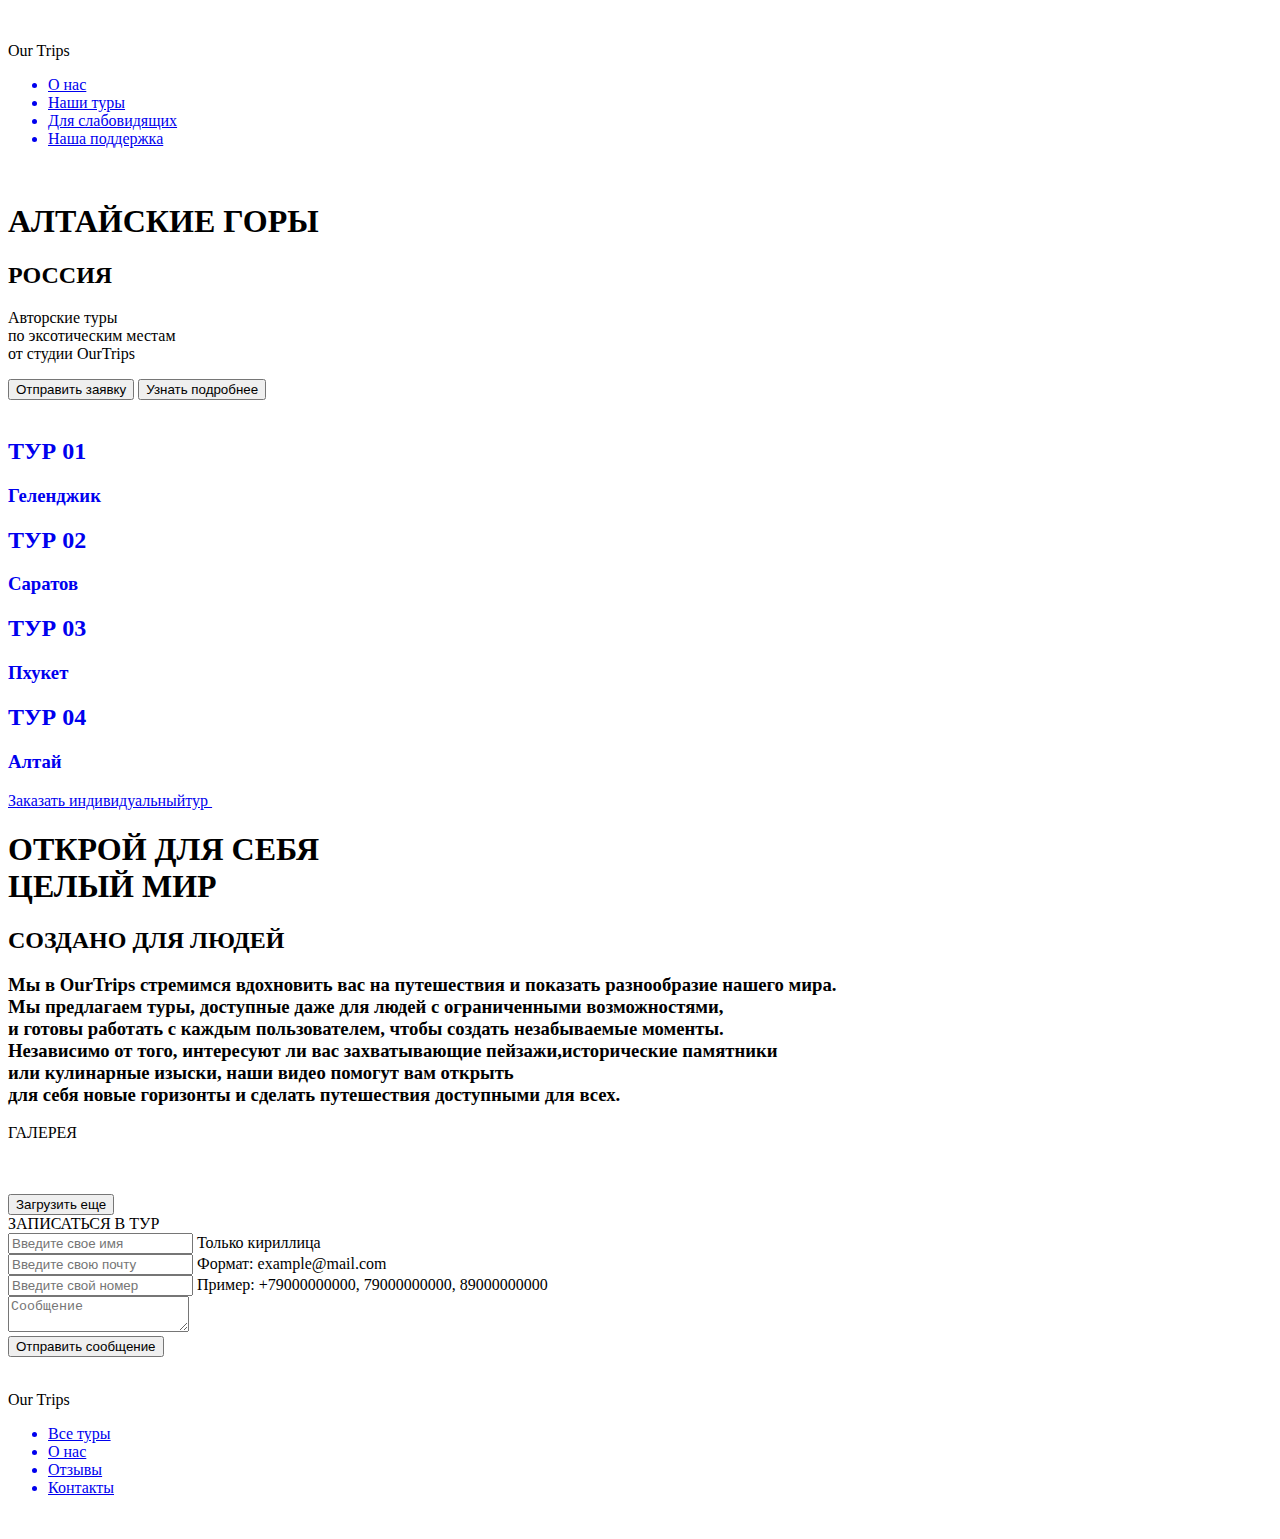
==== index.html @ c118ed1a "Add files via upload" ====
﻿<!DOCTYPE html>
<html lang="en">
<head>
    <meta charset="UTF-8">
    <meta name="viewport" content="width=device-width, initial-scale=1.0">
    <link rel="icon" type="image/png" sizes="32x32" href="images/wallpaper.png">
    <link rel="stylesheet" href="styles/index.css" />
    <link rel="stylesheet" type="text/css" href="styles/header.css" />
    <link rel="stylesheet" type="text/css" href="styles/heropage.css" />
    <link rel="stylesheet" type="text/css" href="styles/nav.css" />
    <link rel="stylesheet" type="text/css" href="styles/main.css" />
    <link rel="stylesheet" type="text/css" href="styles/grid.css" />
    <link rel="stylesheet" type="text/css" href="styles/nav2.css" />
    <link rel="stylesheet" type="text/css" href="styles/end.css" />
    <title>sineva</title>
</head>
<script src="loadmore.js"></script>
<script src="security.js"> </script>
<body>
    <header class="header">
        <div class="header-container">
            <div class="header-logo">
                <img src="images/wallpaper.png" alt="">
                <p>Our Trips</p>
            </div>
            <div class="header-list" id="headerList">
                <ul class="list-ul">
                    <a href="#main"><li>О нас</li></a>
                    <a href="#section1"><li>Наши туры</li></a>
                    <a href="vosm.html"><li>Для слабовидящих</li></a>
                    <a href="mailto:pikovskii00@gmail.com?subject=Нужна%20помощь!" target="_blank" rel="nofollow" aria-label="Leko" title="Leko"><li>Наша поддержка</li></a>
                </ul>
            </div>
            <div class="burger-icon" id="burgerIcon">
                <img src="images/burger-menu.png" id="burgerImage" alt="">
            </div>
        </div>
    </header>
    <heropage class="heropage">
        <div class="heropage-container">
            <div class="heropage-main">
                <h1>АЛТАЙСКИЕ ГОРЫ</h1>
                <h2>РОССИЯ</h2>
            </div>
            <div class="left-right-container">
                <div class="hero-left">
                    <div class="hero-left-paragraph">
                        <p>Авторские <span>туры</span> <br> по эксотическим местам <br> от студии OurTrips</p>
                    </div>
                    <div class="buttons">
                        <a href="contact.html"><button class="btn1">Отправить заявку</button></a>
                        <a href="#section1"><button class="btn2">Узнать подробнее</button></a>
                    </div>
                </div>
                <div class="hero-right">
                    <img src="images/insta.png" alt="">
                    <img src="images/vk.png" alt="">
                    <img src="images/youtube.png" alt="">
                </div>
            </div>
        </div>
    </heropage>
    <nav class="nav">
        <div class="nav-container" id="section1">
            <a href="#" style="text-decoration: none"><div class="first">
                <h2>ТУР 01</h2>
                <h3>Геленджик</h3>
            </div></a>
            <a href="#" style="text-decoration: none"><div class="second">
                <h2>ТУР 02</h2>
                <h3>Саратов</h3>
            </div></a>
            <a href="#" style="text-decoration: none"><div class="third">
                <h2>ТУР 03</h2>
                <h3>Пхукет</h3>
            </div></a>
            <a href="#" style="text-decoration: none"><div class="fourth"> 
            <h2>ТУР 04</h2>
            <h3>Алтай</h3>
            </div></a>
        </div>  
        <div class="ordered">
            <a href="#sectionTour">Заказать <span>индивидуальный</span>тур <img src="images/right-long.png" alt=""></a>
        </div>
    </nav>
    <main class="main" id="main">
        <div class="main-container">
            <div class="main-text">
                <h1>ОТКРОЙ ДЛЯ СЕБЯ <br> <span>ЦЕЛЫЙ</span> МИР</h1>
                <h2>СОЗДАНО ДЛЯ ЛЮДЕЙ</h2>
            </div>
            <div class="under-main">
                <div class="under-main-text">
                    <h3>    Мы в OurTrips стремимся вдохновить вас на путешествия и показать разнообразие нашего мира.<br> Мы предлагаем туры, доступные даже для людей с ограниченными возможностями, <br> и готовы работать с каждым пользователем, чтобы создать незабываемые моменты. <br> Независимо от того, интересуют ли вас захватывающие пейзажи,исторические памятники <br> или кулинарные изыски, наши видео помогут вам открыть <br> для себя новые горизонты и сделать путешествия доступными для всех.                
                    </h3>
                </div>
                <div class="main-viedos">

                </div>
            </div>
        </div>
    </main>
    <grid>
        <div class="grid-paragraph">
            <p>ГАЛЕРЕЯ</p>
        </div>
        <div class="grid-gallery">
            <div class="gallery">
                <img src="images/grid/grid1.jpg" alt="">
                <img src="images/grid/grid2.jpg" alt="">
                <img src="images/grid/grid3.webp" alt="">
                <img src="images/grid/grid4.jpg" alt=""> 
                <img src="images/grid/grid5.jpg" alt="">
                <img src="images/grid/grid6.jpg" alt="">
            </div>
            <div class="gallery g2">
                <img src="images/grid/grid7.jpg" alt="">
                <img src="images/grid/grid8.jpg" alt="">
                <img src="images/grid/grid9.jpg" alt="">
                <img src="images/1.jpg" alt=""> 
                <img src="images/grid/grid10.jpg" alt="">
                <img src="images/grid/grid11.webp" alt="">
            </div>
<!-- q -->
        </div>
        <div class="loadmore" id="load-more">
            <button>Загрузить еще</button>
            <button id="close-more">Свернуть</button>
        </div>
    </grid>
    <nav2 id="sectionTour">
        <div class="container">
            <div class="content">
                <div class="left-side">
                  <div class="right-side">
                    <div class="topic-text">ЗАПИСАТЬСЯ В ТУР</div>
                    <form   action="https://formspree.io/f/mbljvwjo"
                    method="POST" id="form" name="form">
                        <div class="input-box">
                            <input type="text" 
                            placeholder="Введите свое имя" 
                            id="name" 
                            name="name" 
                            data-reg="^[А-ЯЁ][а-яё]*$"required />
                            <label for="name">Только кириллица</label>
                        </div>
                        <div class="input-box">
                            <input type="text" 
                            placeholder="Введите свою почту"
                            id="email"
                            name="email"
                            data-reg="^[-\w.]+@([A-z0-9][-A-z0-9]+\.)+[A-z]{2,4}$" required/>
                            <label for="email">Формат: example@mail.com</label>
                        </div>
                        <div class="input-box">
                            <input type="text" 
                            placeholder="Введите свой номер"
                            id="phone"
                            name="phone"
                            data-reg="^((\+7|7|8)+([0-9]){10})$" required/>
                            <label for="phone">Пример: +79000000000, 79000000000, 89000000000 </label>
                        </div>
                        <div class="input-box message-box">
                            <textarea name="message" placeholder="Сообщение"></textarea>
                        </div>
                        <div class="button">
                            <input type="submit" value="Отправить сообщение" id="button" name="button"/>
                        </div>    
                    </form>
                </div>
            </div>
        </div>
    </div> 
    </nav2>
    <end class="end">
            <div class="logo">
                <img src="images/wallpaper.png" alt=""> 
                <p>Our Trips</p>
            </div>
            <div class="end-list">
                <ul class="ul-list">
                    <a href="#section1"><li>Все туры</li></a>
                    <a href="#main"><li>О нас</li></a>
                    <a href="#"><li>Отзывы</li></a>
                    <a href="#"><li>Контакты</li></a>
                </ul>
            </div>
            <div class="social-media">
                <img src="images/insta.png" alt="">
                <img src="images/vk.png" alt="">
                <img src="images/youtube.png" alt="">
            </div>
    </end>
    <script src="app.js"></script>
</body>
</html>
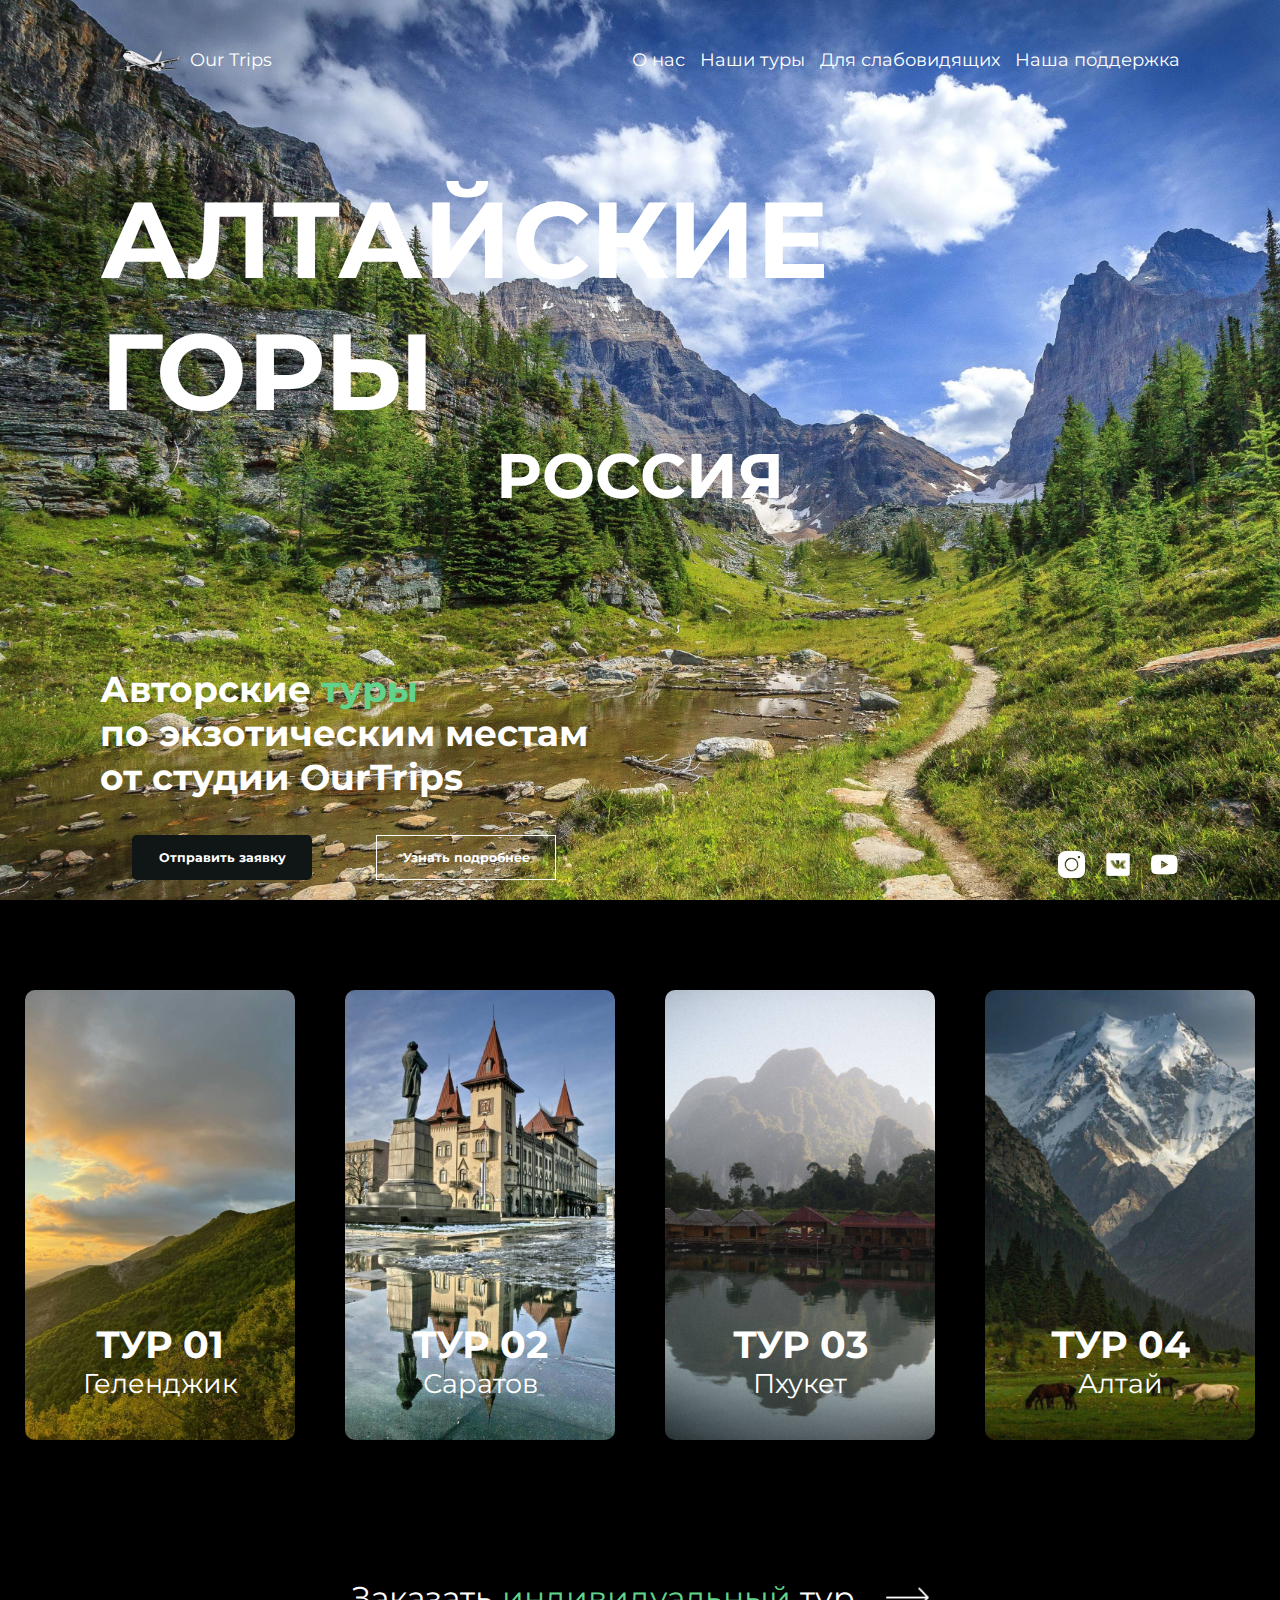
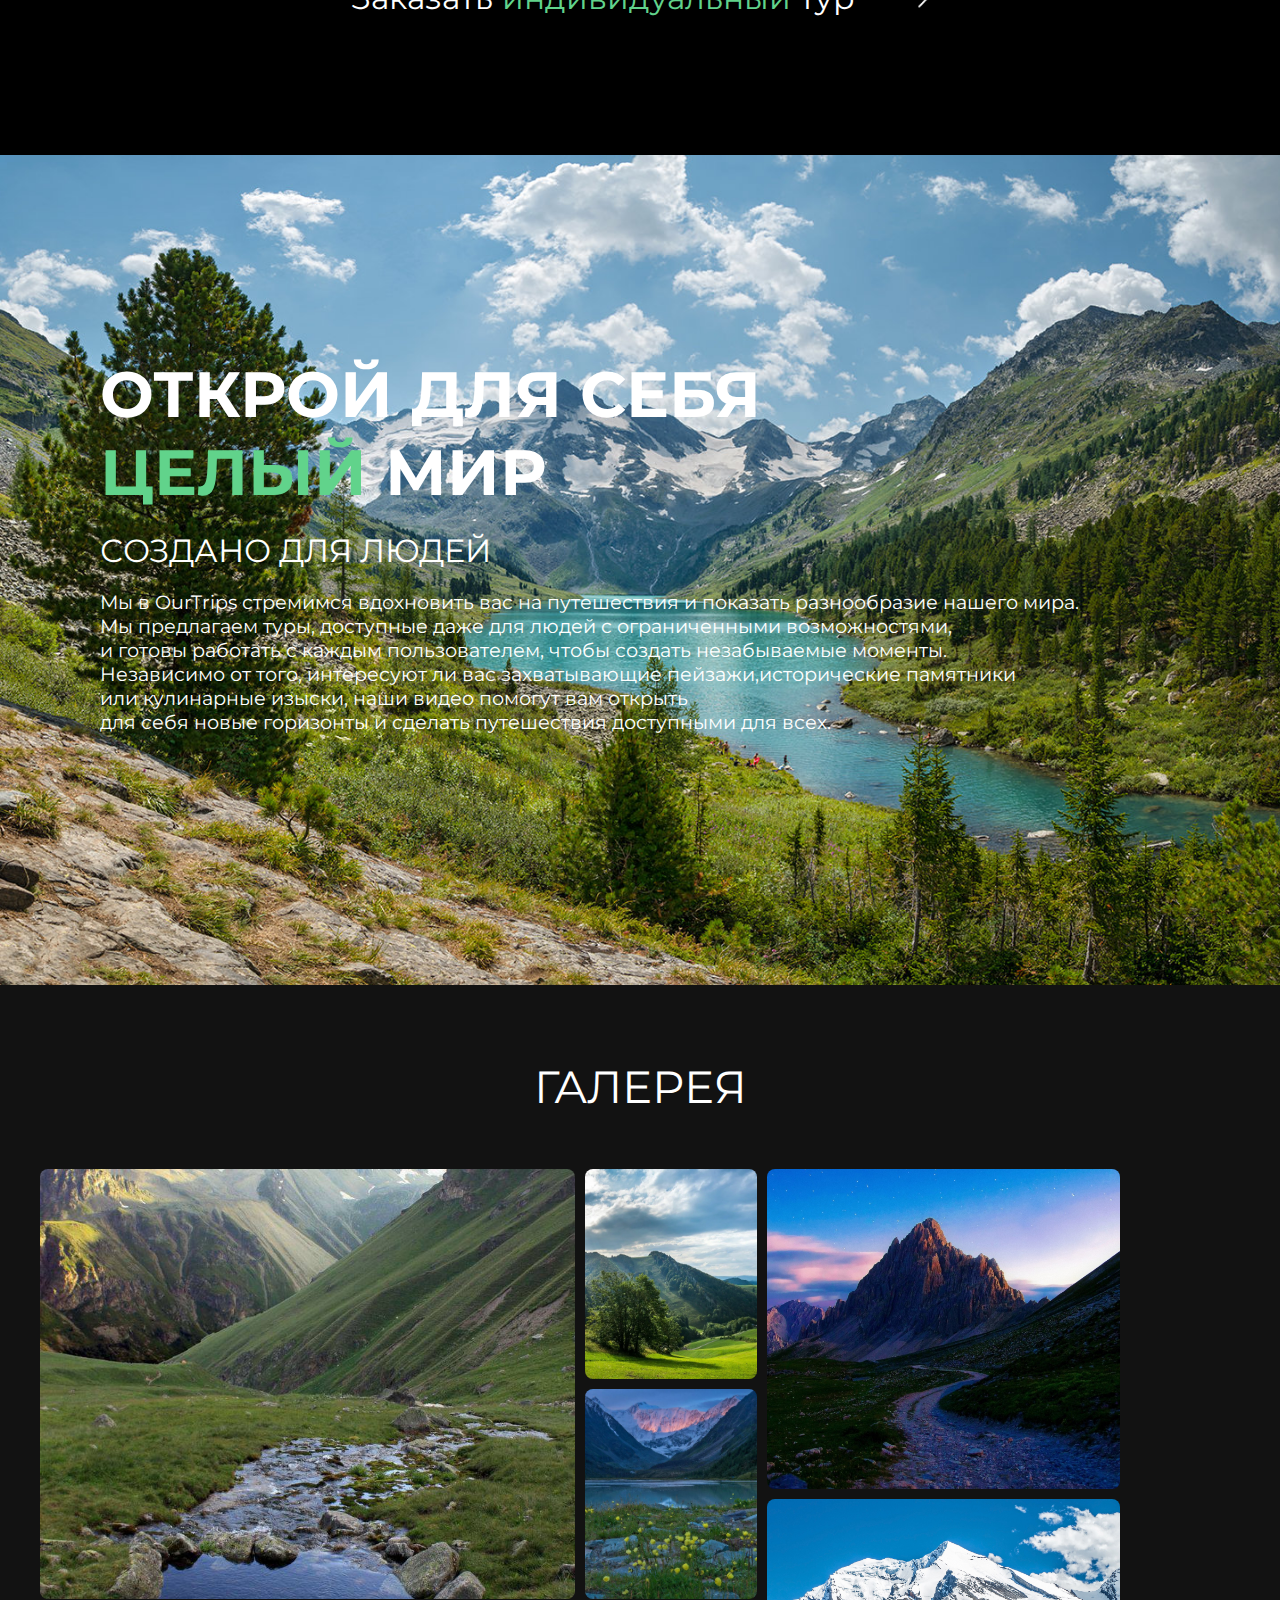
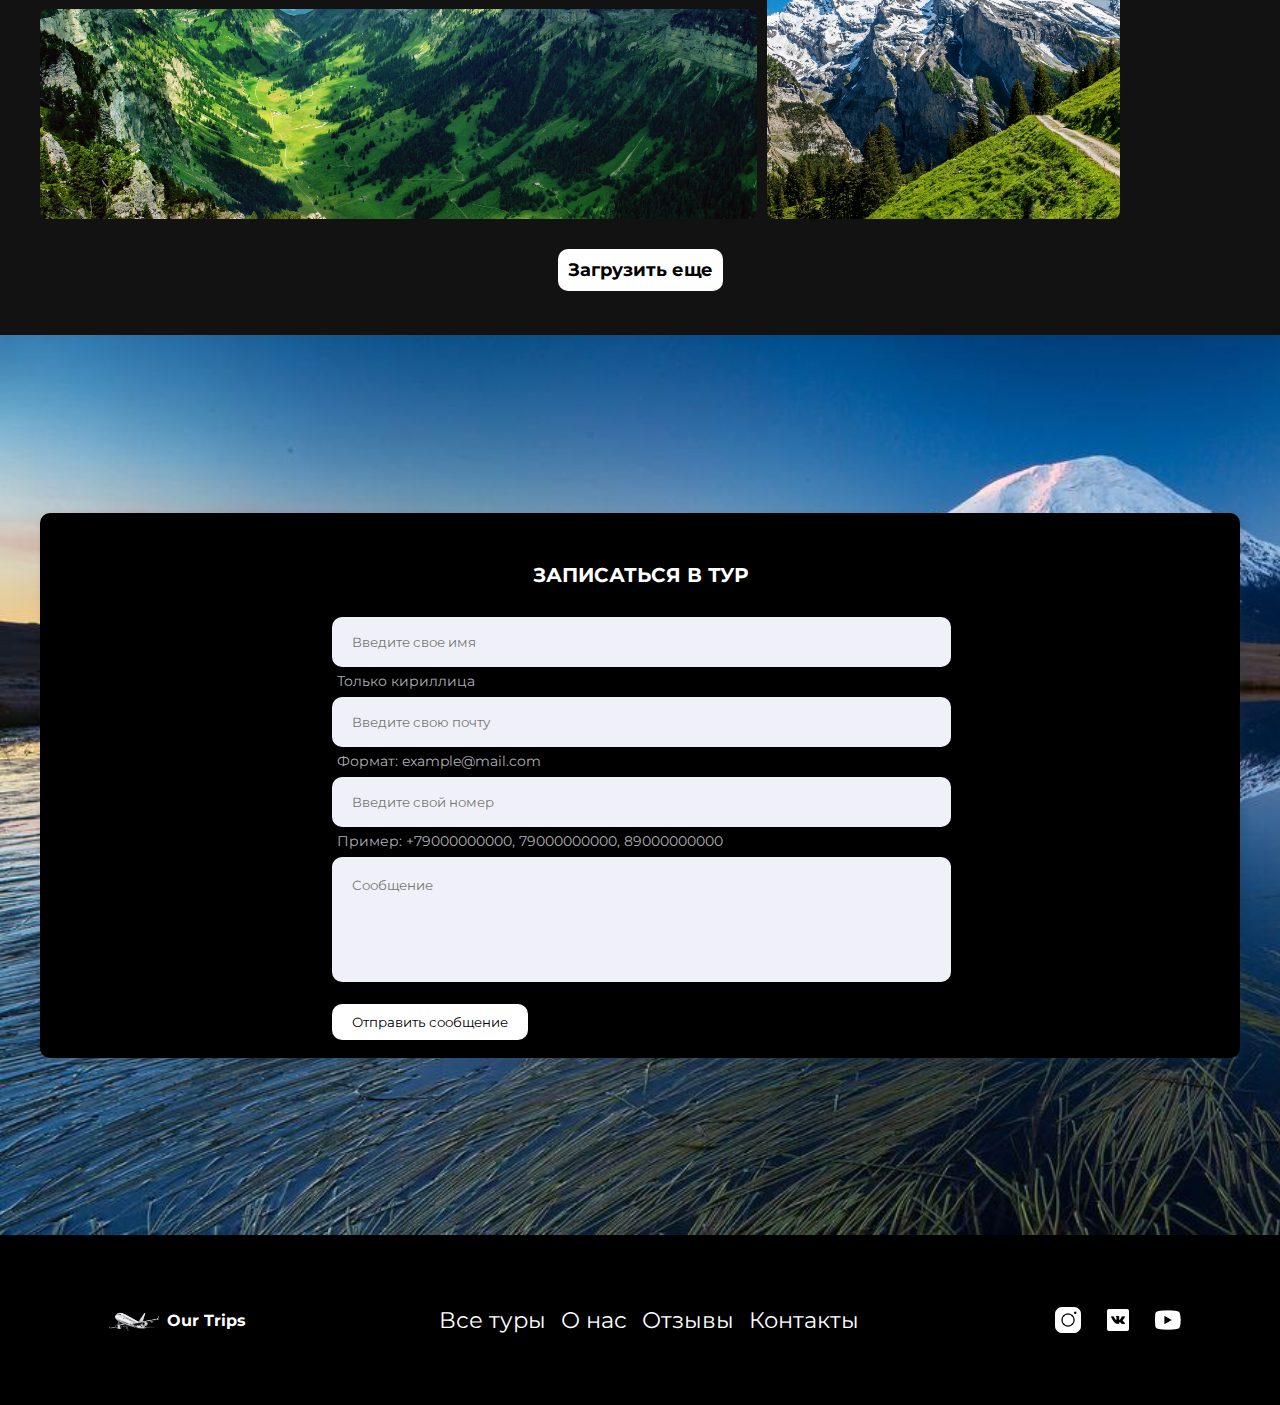
==== commit 31cc3425: "Update index.html" ====
--- a/index.html
+++ b/index.html
@@ -45,7 +45,7 @@
             <div class="left-right-container">
                 <div class="hero-left">
                     <div class="hero-left-paragraph">
-                        <p>Авторские <span>туры</span> <br> по эксотическим местам <br> от студии OurTrips</p>
+                        <p>Авторские <span>туры</span> <br> по экзотическим местам <br> от студии OurTrips</p>
                     </div>
                     <div class="buttons">
                         <a href="contact.html"><button class="btn1">Отправить заявку</button></a>
@@ -193,4 +193,4 @@
     </end>
     <script src="app.js"></script>
 </body>
-</html>+</html>
--- a/styles/index.css
+++ b/styles/index.css
@@ -0,0 +1,14 @@
+﻿*, body{
+    padding: 0;
+    margin: 0;
+    font-family: Mons;
+}
+:root{
+    --color-what: rgb(97, 211, 139);
+    
+}
+
+@font-face {
+    font-family: Mons;
+    src: url(../fonts/Montserrat-VariableFont_wght\ —\ копия\ —\ копия\ —\ копия.ttf);
+}--- a/styles/header.css
+++ b/styles/header.css
@@ -0,0 +1,99 @@
+﻿.header{
+    margin-top: 15px;
+    position: absolute;
+    height: 7vw;
+    z-index: 999;
+    width: 100%;
+    color: #fff;
+    font-family: Mons;
+}
+.header-container{
+    display: flex;
+    font-size: 2vh;
+    justify-content: space-between;
+    padding: 0 100px;
+    align-items: center;
+    background: transparent;
+}
+.header-logo{
+    display: flex;
+    text-align: center;
+}
+.header-logo p{
+    display: flex;
+    align-items: center;
+}
+.header-logo img{
+    width: 10vh;
+}
+.header-list ul{
+    list-style: none;
+    display: flex;
+    gap: 15px;
+}
+.burger-icon{
+    display: none;
+}
+.list-ul a{
+    text-decoration: none;
+    color: #fff;
+}
+.list-ul a::after{
+    content: '';
+    display: block;
+    bottom: -1px;
+    right: 0;
+    width: 0;
+    height: 0.5px;
+    background-color: rgb(189, 181, 181);
+    transition: width 0.5s ease;
+}
+.list-ul a:hover:after{
+    content: '';
+    width: 100%;
+    left: 0;
+    height: 0.5px; 
+    background-color: rgb(201, 184, 184); 
+    transition: width 0.5s ease; 
+}
+
+@media screen and (max-width: 798px) {
+    .header-container{
+        display: flex;
+        justify-content: space-around;
+        padding: 0;
+    }
+    .header-list{
+        display: none;
+    }
+    .burger-icon{
+        display: flex;
+        width: 30px;
+        height: 30px;
+    }
+    .header-list.active {
+        display: flex; /* Или block, если нужно вертикальное меню */
+        flex-direction: column; /* Для вертикального списка */
+        background-color: transparent; /* Цвет фона */
+        position: absolute; /* Чтобы меню было поверх */
+        justify-content: center;
+        align-items: center;
+        top: 50px; /* Смещение вниз */
+        right: 0; /* Привязка к правой стороне */
+        width: 100%; /* На всю ширину */
+        margin-top: 10px;
+        z-index: 100; /* Поверх других элементов */
+    }
+    .list-ul a{
+        color: #ffffff;
+        display: flex;
+        justify-content: space-around;
+        justify-items: center;
+        align-items: center;
+        text-align: center;
+    } 
+    
+    .burger-icon {
+        cursor: pointer;
+    }
+}
--- a/styles/heropage.css
+++ b/styles/heropage.css
@@ -0,0 +1,150 @@
+﻿.heropage{
+    display: flex;
+    background-image: url(../images/wallone.jpg);
+    height: 100vh;
+    background-repeat: no-repeat;
+    background-size: cover;
+    flex-direction: column;
+    justify-content: center;
+    padding: 0 100px;
+}
+.left-right-container{
+    display: flex;
+    justify-content:space-between;
+    margin-top: 10vh;
+    top: 7vh;
+    position: relative;
+}
+.heropage-main h1{
+    font-size: 12vh;
+    color: #fff;
+    font-family: Mons;
+}
+.heropage-main h2{
+    font-size: 7vh;
+    color: #fff;
+    font-family: Mons;
+    display: flex;
+    justify-content: center;
+}
+.heropage-main{
+    justify-content: center;
+    flex-direction: column;
+    align-items: center;
+    display: flex;
+    margin-top: 10vh;
+}
+.hero-left{
+    position: relative;
+    color: #fff;
+}
+.hero-left-paragraph{
+    font-size: 4vh;
+    position: relative;
+    font-weight: bold;
+}
+.hero-left-paragraph span{
+    color: var(--color-what);
+}
+.buttons{
+    display: flex;
+    position: relative;
+    justify-content: space-around;
+}
+.buttons button{
+    width: 20vh;
+    height: 5vh;
+    margin-top: 4vh;
+}
+.btn1:hover,
+.btn2:hover{
+    background-color: #fff;
+    color: black;
+    transition: 0.5s ease; 
+    cursor: pointer;
+}
+.btn1:active,
+.btn2:active{
+    background-color: hsl(240, 8%, 93%);
+    color: hsl(0, 0%, 0%);
+    box-shadow: rgb(231, 228, 236) 0px 0px 0px 0px;
+    transform: translateY(10px);
+    transition: 100ms;
+}
+.btn1:not(:hover),
+.btn2:not(:hover){
+    transition: 0.5s ease;
+}
+.btn1{
+    color: #fff;
+    background-color: rgb(16, 21, 21);
+    font-weight: bold;
+    font-family: Mons;
+    border: none;
+    border-radius: 5px;
+    font-size: 1.4vh;
+}
+.btn2{
+    color: rgb(255, 255, 255);;
+    font-size: 1.4vh;
+    border-color: rgb(5, 11, 11);
+    background: transparent;
+    font-weight: bold;
+    border: 1px solid;
+    font-family: Mons;
+}
+.hero-right{
+    padding-left: 10px;
+    position: relative;
+    align-items: flex-end;
+    display: flex;
+    gap: 15px;
+    cursor: pointer;
+}
+.hero-right img{
+    width: 3.5vh;
+    height: 3.5vh;
+}
+
+@media screen and (max-width: 798px){
+    .heropage-main{
+        margin: 0;
+    }
+    .heropage{
+        display: flex;
+        flex-direction: column;
+        padding: 0;
+    }
+    .heropage-main h1{
+        font-size: 4vh;
+    }
+    .heropage-main h2{
+        font-size: 3vh;
+    }
+    .btn1,.btn2{
+        font-size: 1.6vh;
+    }
+    .buttons button{
+        width: 150px;
+        height: 45px;
+        margin-top: 4vh;
+    }
+    .hero-left-paragraph{
+        font-size: 6vh;
+        margin-top: 10px;
+    }
+    .left-right-container{
+        display: flex;
+        flex-direction: column;
+    }
+    .hero-left-paragraph p{
+        font-size: 30px;
+        text-align: center;
+        justify-content: center;
+    }
+    .hero-right{
+        display: flex;
+        justify-content: center;
+        padding-top: 50px;
+    }
+}--- a/styles/nav.css
+++ b/styles/nav.css
@@ -0,0 +1,149 @@
+﻿.nav{
+    background: #000;
+}
+.nav-container{
+    display: flex;
+    justify-content: space-around;
+    align-items: center;
+    padding-top: 10vh;
+    padding-bottom: 15vh;
+}
+.nav-container img{
+    width: 30vh;
+    height: 50vh;
+}
+.first,
+.second,
+.third,
+.fourth{
+    background-image: url(../images/1.jpg);
+    background-size: cover;
+    background-position: center;
+    background-repeat: no-repeat;
+    width: 30vh;
+    height: 50vh;
+    display: flex;
+    align-items:center;
+    justify-content: flex-end;
+    flex-direction: column;
+    background-color: rgba(0, 0, 0, 0.5);
+    border-radius: 10px;
+    color: #fff;
+
+}
+.first:hover,
+.second:hover,
+.third:hover,
+.fourth:hover{
+    transform: translateY(10px);
+    transition: 1s ease;
+}
+.first:not(:hover),
+.second:not(:hover),
+.third:not(:hover),
+.fourth:not(:hover){
+    transition: 1s ease;
+}
+.second{
+    background-image: url(../images/2.jpg);
+}
+.third{
+    background-image: url(../images/3.jpg);
+}
+.fourth{
+    background-image: url(../images/4.jpg);
+}
+.first h2,
+.second h2,
+.third h2, 
+.fourth h2{
+    font-size: 4.2vh;
+}
+.first h3,
+.second h3,
+.third h3,
+.fourth h3{
+    margin-bottom: 40px;
+    font-size: 3vh;
+    font-weight: normal;
+}
+.ordered{
+    display: flex;
+    justify-content: center;
+    align-items: center;
+    padding-bottom: 15vh;
+}
+.ordered a{
+    color: #fff;
+    display: flex;
+    align-items: center;
+    justify-content: center;
+    text-decoration: none;
+    font-size: 3.5vh;
+}
+.ordered a:hover{
+    scale: 1.05;
+    transition: 2s ease;
+}
+.ordered a:not(:hover){
+    transition: 2s ease;
+}
+.ordered span{
+    color: var(--color-what);
+    margin: 0 1vh;
+}
+.ordered img{
+    width: 5vh;
+    margin-left: 30px;
+}
+
+@media screen and (max-width: 798px) {
+    .first,.second,.third,.fourth{
+        width: 15vh;
+        height: 25vh;
+    }
+    .nav-container{
+        display: grid;
+        grid-template-columns: 1fr 1fr;
+        gap: 15px;
+        padding-bottom: 5vh;
+    }
+    .nav-container a{
+        display: flex;
+        justify-content: center;
+        align-items: center;
+    }
+    .first,
+    .third{
+        margin-left: 30px;
+    }
+    .second,
+    .fourth{
+        margin-right: 30px;
+    }
+    .ordered a{
+        font-size: 15px;
+    }
+    .ordered img{
+        width: 15px;
+        height: 15px;
+        margin-left: 15px;
+        align-items: center;
+        justify-content: center;
+    }
+    .first h2,
+    .second h2,
+    .third h2, 
+    .fourth h2{
+        display: flex;
+        font-size: 3vh;
+    }
+    .first h3,
+    .second h3,
+    .third h3,
+    .fourth h3{
+    margin-bottom: 40px;
+    font-size: 2vh;
+    font-weight: normal;
+}
+}
--- a/styles/main.css
+++ b/styles/main.css
@@ -0,0 +1,50 @@
+﻿.main-container{
+  background-image: url(../images/wallmain.jpg);
+    background-repeat: no-repeat;
+    background-size: cover;
+    height: 70vh;
+    padding-top: 200px;
+    color: #ffffff;
+    padding-left: 100px;
+} 
+  .main-text h1{
+    font-size: 4em;
+    font-family: Mons;
+}
+.main-text span{
+    color: var(--color-what);
+    font-size: 1em;
+}
+.main-text h2{
+  font-weight: normal;
+  font-size: 2em;
+  margin-top: 20px;
+}
+.under-main-text h3{
+  font-size: 1.2em;
+  font-weight: 400;
+  margin-top: 20px;
+}
+
+@media screen and (max-width: 794px) {
+  .main-text h1{
+    font-size: 1em;
+  }
+  .main-text h2{
+    font-size: 0.7em;
+    margin-top: 10px;
+  }
+  .under-main-text h3{
+    margin-top: 10px;
+    font-size: 0.7em;
+    font-weight: 400;
+  }
+  .main-container{
+    padding-top: 0px;
+    display: flex;
+    flex-direction: column;
+    justify-content: center;
+    padding-left: 0px;
+    text-align: center;
+  }
+}--- a/styles/grid.css
+++ b/styles/grid.css
@@ -0,0 +1,79 @@
+﻿grid{
+    padding-top: 50px;
+    display: flex;
+    flex-direction: column;
+    justify-content: center;
+    align-items: center;
+    min-height: 100vh;
+    background-color: #121212;
+}
+.grid-paragraph{
+    margin-bottom: 30px;
+    font-family: Mons;
+    color: #Fff;
+    font-size: 5vh;
+}
+.gallery {
+        display: grid;
+        gap: 10px;
+        grid-template-columns: repeat(6, 1fr); 
+        grid-template-rows: repeat(6, 100px); 
+        width: 90%;
+        max-width: 1200px;
+        margin-top: 25px;
+    }
+    
+.gallery img {
+        width: 100%;
+        height: 100%;
+        object-fit: cover; 
+        border-radius: 8px; 
+}
+.gallery img:nth-child(1) { grid-area: 1 / 1 / 5 / 4; }
+.gallery img:nth-child(2) { grid-area: 3 / 4 / 5 / 5; }
+.gallery img:nth-child(3) { grid-area: 1 / 4 / 3 / 5; }
+.gallery img:nth-child(4) { grid-area: 1 / 5 / 4 / 7; }
+.gallery img:nth-child(5) { grid-area: 4 / 5 / 7 / 7; }
+.gallery img:nth-child(6) { grid-area: 5 / 1 / 7 / 5; }
+
+.gallery img:hover{
+    transform: translateY(2px);
+    transition: 1s ease;
+}
+.gallery img:not(:hover){
+    transition: 1s ease;
+}
+
+.loadmore button{
+    margin: 20px;
+    margin-top: 30px;
+    border: none;
+    border-radius: 10px;
+    color: #000;
+    background: #fff;
+    font-family: Mons;
+    font-size: 2vh;
+    padding: 10px;
+    font-weight: bold;
+}
+.loadmore button:hover{
+    transform: translateY(2px);
+    transition: 1s ease;
+    cursor: pointer;
+}
+.loadmore button:not(:hover){
+    transition: 1s ease;
+}
+.g2,
+.g3,
+.g4,
+.g5{
+    display: none;
+}
+@media screen and (max-width: 794px) {
+    .grid-gallery{
+        display: grid;
+        align-content: center;
+        justify-items: center;
+    }
+}--- a/styles/nav2.css
+++ b/styles/nav2.css
@@ -0,0 +1,172 @@
+﻿nav2{
+    display: flex;
+    align-items: center;
+    font-family: Mons;
+    font-size: 17px;
+    background-image: url(../images/wall3.jpg);
+    display: flex;
+    height: 100vh;
+    background-repeat: no-repeat;
+    background-size: cover;
+    flex-direction: column;
+    justify-content: center;
+}
+
+.container{
+    width: 100%;
+    max-width: 1200px;
+    padding: 0 20px;
+}
+.content{
+    display: flex;
+    align-items: center;
+    justify-content: center;
+    background: rgb(0, 0, 0);
+    border-radius: 10px;
+    box-shadow: 4px 4px 8px 0 rgba(34, 60, 80, 0.2);
+    padding: 50px;
+}
+.right-side{
+    display: flex;
+    justify-content: center;
+    align-items: center;
+    flex-direction: column;
+}
+.topic{
+    font-size: 18px;
+    font-weight: bolder;
+    margin-bottom: 4px
+}
+.text-one,
+.text-two{
+    font-size: 14px;
+    color: grey;
+}
+.topic-text{
+    font-size: 20px;
+    font-weight: bolder;
+    color: #fff;
+    display: flex;
+    justify-content: center;
+    align-items: center;
+}
+.input-box{
+    width: 100%;
+    height: 50px;
+    margin: 30px 0;
+}
+.input-box input,
+.input-box textarea{
+    width: 94%;
+    height: 100%;
+    border: none;
+    background: #f0f1f8;
+    padding: 0 20px;
+    border-radius: 10px;
+    margin-bottom: 3px;
+}
+.input-box label{
+    font-size: 14px;
+    color: #afafb6;
+    padding-left: 5px;
+}
+.input-box textarea{
+    resize: none;
+    padding: 20px;
+}
+.message-box{
+    min-height: 85px;
+}
+.button{
+    display: inline-block;
+    position: relative;
+    top: 32px;
+}
+.button:hover,
+.button:focus{
+    transition: transform .3s ease;
+}
+.button input[type='submit']{
+    color: rgb(0, 0, 0);
+/*     background: #3e2039; */
+    background: #ffffff;
+    border: none;
+    outline: none;
+    padding: 10px 20px;
+    border-radius: 10px;
+    transition: .2s ease;
+}
+
+.button input[type='submit']:hover,
+.button input[type='submit']:focus{
+    background: rgb(142, 139, 139);
+    opacity: .95;
+    cursor: pointer;
+}
+.button input[type='submit']:hover{
+    background-color: #fff;
+    color: black;
+    transition: 0.5s ease; 
+    cursor: pointer;
+}
+.button input[type='submit']:active{
+    background-color: hsl(240, 8%, 93%);
+    color: hsl(0, 0%, 0%);
+    box-shadow: rgb(231, 228, 236) 0px 0px 0px 0px;
+    transform: translateY(10px);
+    transition: 100ms;
+}
+.button input[type='submit']:not(:hover){
+    transition: 0.5s ease;
+}
+
+
+@media (max-width: 794px){
+    .content{
+        height: 108%;
+        flex-direction: column-reverse;
+        padding: 0;
+    }
+    .container{
+        padding: 0;
+    }
+
+    .input-box input, .input-box textarea {
+        padding: 0;
+        align-items: center;
+        justify-content: center;
+        display: flex;
+        justify-items: center;
+    }
+    .left-side{
+        flex-direction: row;
+        margin-top: 50px;
+        width: 100%;
+        justify-content: center;
+        flex-wrap: wrap;
+    }
+    .details{
+        margin-right: 20px;
+    }
+    .details:last-child{
+        margin-right: 0px;
+    }
+    .right-side{
+        width: 100%;
+        margin-left : 0;
+    }
+    .left-side::before{
+        display: none;
+    }
+    .input-box{
+        justify-items: center;
+    }
+    .button{
+        top: 0;
+        display: flex;
+        justify-content: center;
+    }
+    .input-box:nth-child(3) label{
+        font-size: 11px;
+    }
+}
--- a/styles/end.css
+++ b/styles/end.css
@@ -0,0 +1,85 @@
+﻿.end{
+    background: #000;
+    display: flex;
+    justify-content: space-around;
+    padding-top: 50px;
+    padding-bottom: 50px;
+}
+
+.logo{
+    display: flex;
+    align-items: center;
+    justify-content: center;
+}
+.logo img{
+    width: 70px;
+    height: 70px;
+}
+.logo p{
+    color: #fff;
+    font-weight: bold;
+}
+.end-list{
+    font-size: 2.5vh;
+    display: flex;
+    justify-content: center;
+    align-items: center;
+}
+.ul-list{
+    list-style: none;
+    display: flex;
+    gap: 15px;
+    color: #fff;
+}
+.ul-list a{
+    text-decoration: none;
+    color: #fff;
+}
+.ul-list a::after{
+    content: '';
+    display: block;
+    bottom: -1px;
+    right: 0;
+    width: 0;
+    height: 1px;
+    background-color: rgb(189, 181, 181);
+    transition: width 0.5s ease;
+}
+.ul-list a:hover:after{
+    content: '';
+    width: 100%;
+    left: 0;
+    height: 1px; 
+    background-color: rgb(201, 184, 184); 
+    transition: width 0.5s ease; 
+}
+     
+.social-media{ 
+    display: flex;
+    justify-content: center;   
+    align-items: center;
+    gap: 20px;
+}
+.social-media img{
+    width: 30px;
+    height: 30px;
+    cursor: pointer;
+}
+
+@media screen and (max-width: 794px) {
+    .end{
+        display: flex;
+        flex-direction: column;
+    }
+    .ul-list{
+        display: flex;
+        padding: 25px 0;
+        flex-direction: column;
+    }
+    .ul-list li{
+        padding: 3px;
+    }
+    .social-media{
+        margin-top: 10px;
+    }
+}
